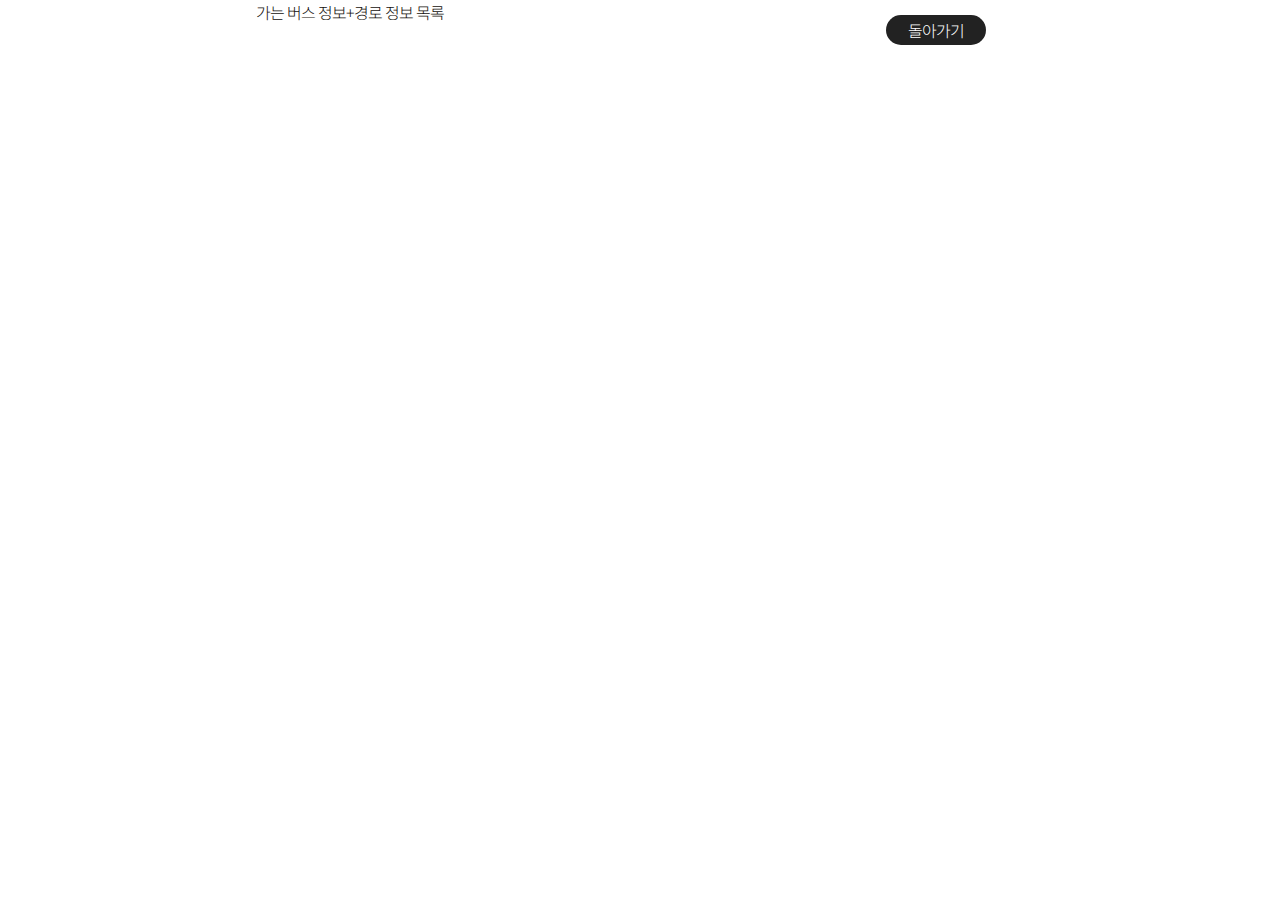
==== html/buslist/buslist.html @ 605c40d6 "230605 1st draft" ====
<!DOCTYPE html>
<html lang="ko">
<head>
    <meta charset="UTF-8">
    <meta name="viewport" content="width=device-width, initial-scale=1.0, maximum-scale=1.0"/>
    <meta name="format-detection" content="telephone=no">
    <title>Document</title>
    <link rel="stylesheet" href="../../css/reset.css" type="text/css">
    <link rel="stylesheet" href="../../css/slick.css" type="text/css">
    <link rel="stylesheet" href="../../css/slick-theme.css" type="text/css">
    <link rel="stylesheet" href="../../css/animate.min.css" type="text/css">

    <script src="../../js/jquery-2.1.3.min.js" type="text/javaScript"></script>
    <script src="../../js/slick.min.js" type="text/javaScript"></script>
</head>
<body>
    <div id="wrap">
        <div class="location">
            <button class="back" onclick="location.href='../search/search.html'">돌아가기</button>
        </div>
        가는 버스 정보+경로 정보 목록
    </div>

    <script src="../../js/slick.1.9.0.min.js" type="text/JavaScript"></script>
	<script src="../../js/slick-animation.min.js" type="text/JavaScript"></script>
	<script src="../../js/main_script.js" type="text/JavaScript"></script>
</body>
</html>
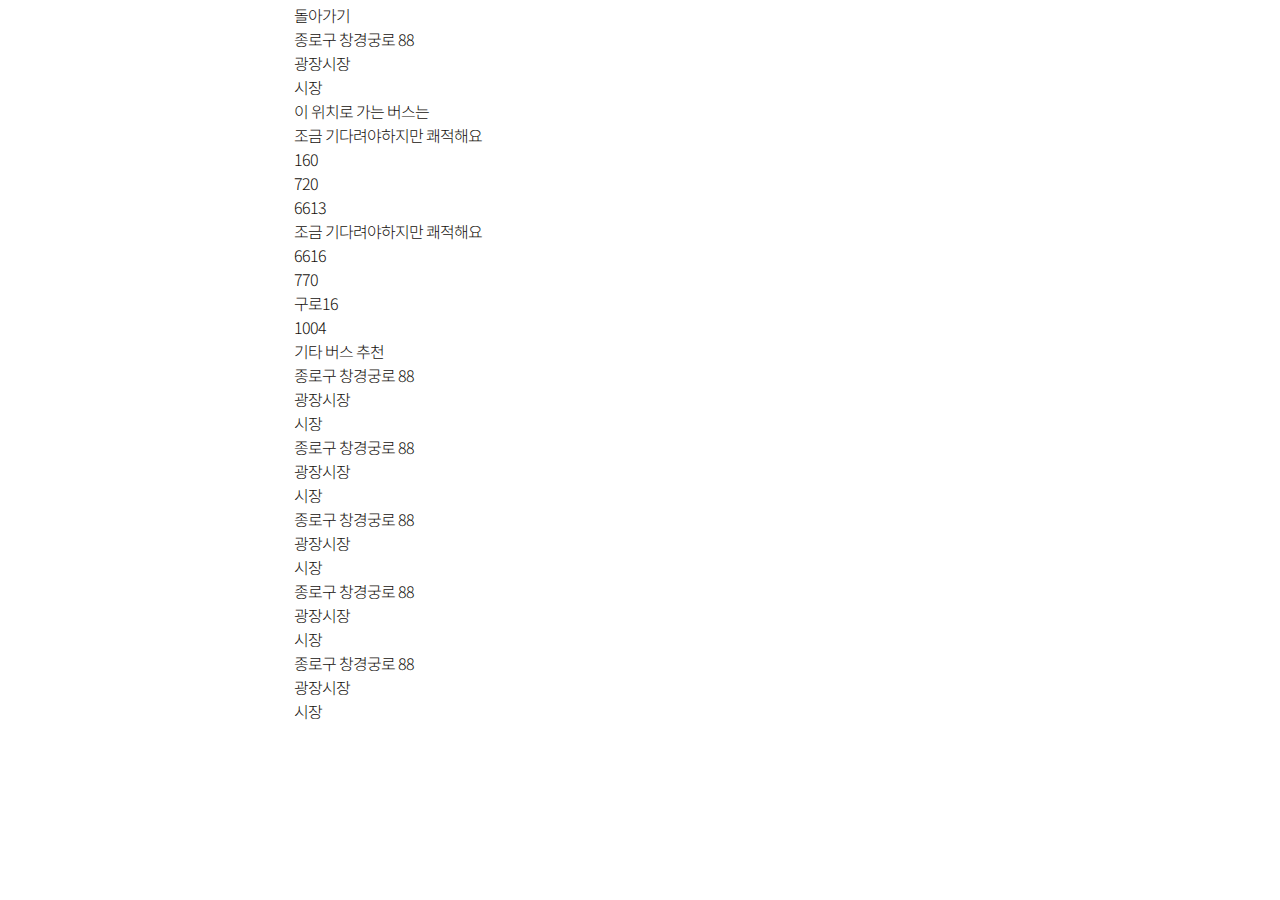
==== commit 75b8bc2d: "230608 supplliment (1) : html 코드 생성" ====
--- a/html/buslist/buslist.html
+++ b/html/buslist/buslist.html
@@ -15,10 +15,68 @@
 </head>
 <body>
     <div id="wrap">
-        <div class="location">
-            <button class="back" onclick="location.href='../search/search.html'">돌아가기</button>
+        <div class="inner">
+            <button class="search_back" onclick="location.href='../search/search.html'">돌아가기</button>
+            <div class="destination_box">
+                <p>종로구 창경궁로 88</p>
+                <p class="name_destination">광장시장</p>
+                <p>시장</p>
+            </div>
+            <div class="list_buses">
+                <h2>이 위치로 가는 버스는</h2>
+                <div class="fast_buses">
+                    <h3>조금 기다려야하지만 쾌적해요</h3>
+                    <div class="fast_bus_list">
+                        <ul>
+                            <li>160</li>
+                            <li>720</li>
+                            <li>6613</li>
+                        </ul>
+                    </div>
+                </div>
+                <div class="comfortable_buses">
+                    <h3>조금 기다려야하지만 쾌적해요</h3>
+                    <div class="comfortable_bus_list">
+                        <ul>
+                            <li>6616</li>
+                            <li>770</li>
+                            <li>구로16</li>
+                            <li>1004</li>
+                        </ul>
+                    </div>
+                </div>
+            </div>
+            <div class="recommend_buses">
+                <h2>기타 버스 추천</h2>
+                <ul>
+                    <li>
+                        <p>종로구 창경궁로 88</p>
+                        <p class="name_r_destination">광장시장</p>
+                        <p>시장</p>
+                    </li>
+                    <li>
+                        <p>종로구 창경궁로 88</p>
+                        <p class="name_r_destination">광장시장</p>
+                        <p>시장</p>
+                    </li>
+                    <li>
+                        <p>종로구 창경궁로 88</p>
+                        <p class="name_r_destination">광장시장</p>
+                        <p>시장</p>
+                    </li>
+                    <li>
+                        <p>종로구 창경궁로 88</p>
+                        <p class="name_r_destination">광장시장</p>
+                        <p>시장</p>
+                    </li>
+                    <li>
+                        <p>종로구 창경궁로 88</p>
+                        <p class="name_r_destination">광장시장</p>
+                        <p>시장</p>
+                    </li>
+                </ul>
+            </div>
         </div>
-        가는 버스 정보+경로 정보 목록
     </div>
 
     <script src="../../js/slick.1.9.0.min.js" type="text/JavaScript"></script>
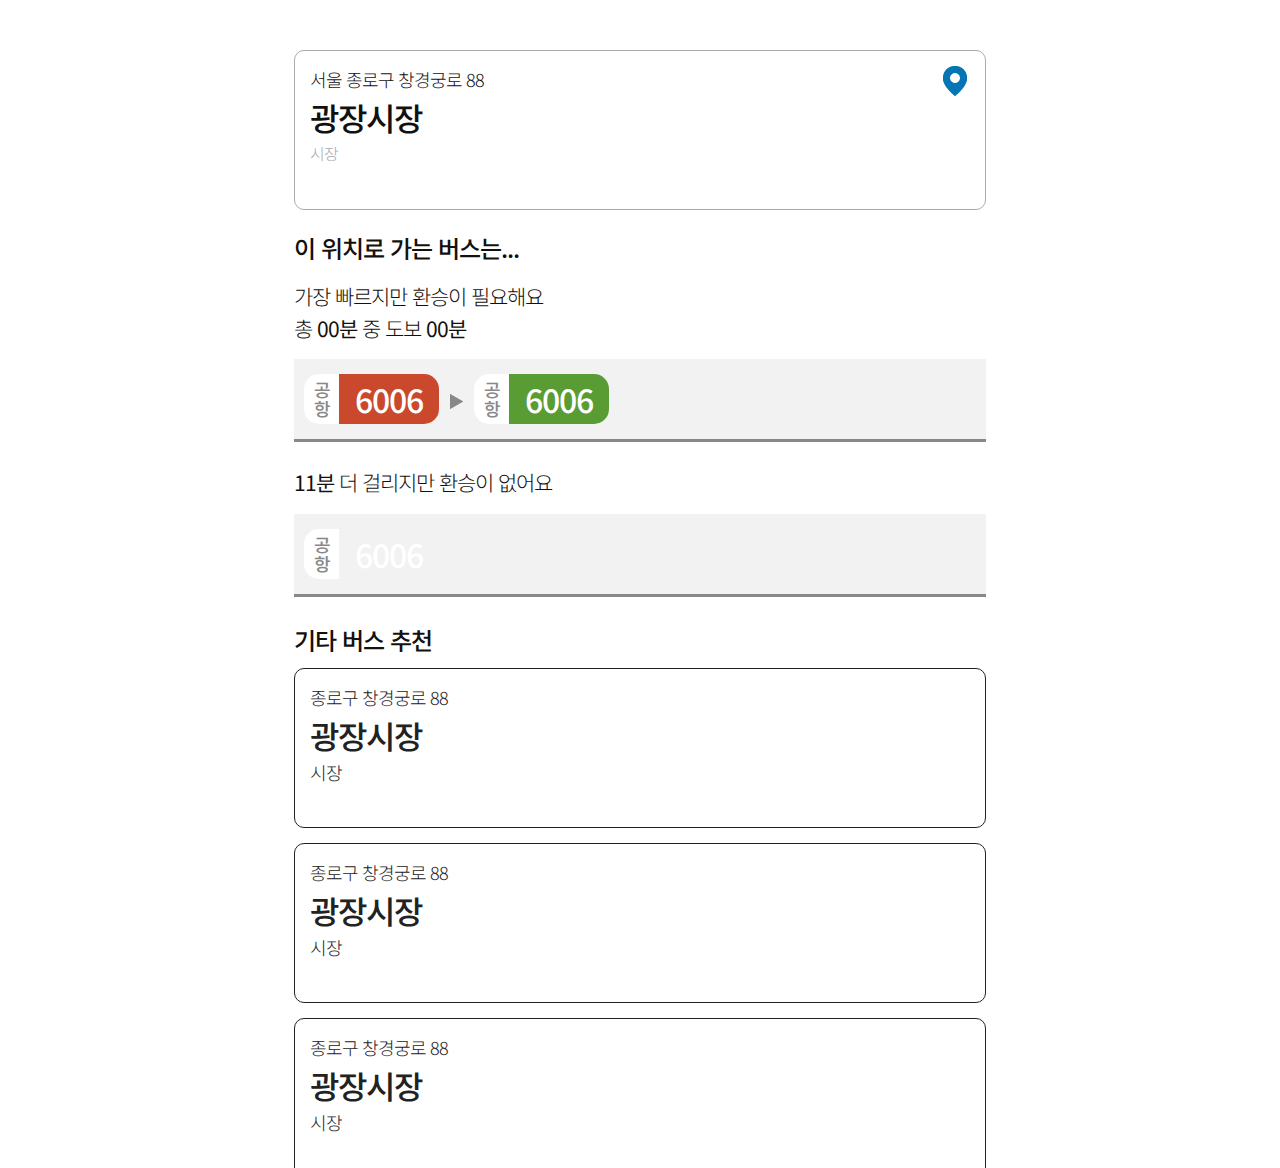
==== commit 98c016c2: "design: 문서 디자인 및 레이아웃 수정 (230621)" ====
--- a/html/buslist/buslist.html
+++ b/html/buslist/buslist.html
@@ -16,33 +16,58 @@
 <body>
     <div id="wrap">
         <div class="inner">
-            <button class="search_back" onclick="location.href='../search/search.html'">돌아가기</button>
-            <div class="destination_box">
-                <p>종로구 창경궁로 88</p>
-                <p class="name_destination">광장시장</p>
-                <p>시장</p>
+            <div class="fixed_destination">
+                <div class="box_fixed_destination">
+                    <p class="fixed_address">서울 종로구 창경궁로 88</p>
+                    <p class="fixed_destination_name">광장시장</p>
+                    <p class="fixed_category">시장</p>
+                    <span class="selected_icon"><img src="../../image/fixed_location_icon.png" alt="선택 아이콘"></span>
+                </div>
             </div>
             <div class="list_buses">
-                <h2>이 위치로 가는 버스는</h2>
-                <div class="fast_buses">
-                    <h3>조금 기다려야하지만 쾌적해요</h3>
-                    <div class="fast_bus_list">
-                        <ul>
-                            <li>160</li>
-                            <li>720</li>
-                            <li>6613</li>
-                        </ul>
+                <h2>이 위치로 가는 버스는...</h2>
+                <div class="faster_buses">
+                    <p>가장 빠르지만 환승이 필요해요</p>
+                    <div class="transfer_information">
+                        <p>총 <b>00분</b> 중 도보 <b>00분</b></p>
+                    </div>
+                    <div class="fast_bus">
+                        <div class="bus_profile_wrap">
+                            <div class="bus_profile">
+                                <div class="bus_category">
+                                    <p>공항</p>
+                                </div>
+                                <div class="bus_number">
+                                    <p>6006</p>
+                                </div>
+                            </div>
+                        </div>
+                        <span><img src="../../image/arrow.png" alt="방향 아이콘"></span>
+                        <div class="bus_profile_wrap">
+                            <div class="bus_profile trasfer_bus">
+                                <div class="bus_category">
+                                    <p>공항</p>
+                                </div>
+                                <div class="bus_number">
+                                    <p>6006</p>
+                                </div>
+                            </div>
+                        </div>
                     </div>
                 </div>
                 <div class="comfortable_buses">
-                    <h3>조금 기다려야하지만 쾌적해요</h3>
-                    <div class="comfortable_bus_list">
-                        <ul>
-                            <li>6616</li>
-                            <li>770</li>
-                            <li>구로16</li>
-                            <li>1004</li>
-                        </ul>
+                    <p><b>11분</b> 더 걸리지만 환승이 없어요</p>
+                    <div class="comfortable_bus">
+                        <div class="bus_profile_wrap">
+                            <div class="bus_profile">
+                                <div class="bus_category">
+                                    <p>공항</p>
+                                </div>
+                                <div class="bus_number">
+                                    <p>6006</p>
+                                </div>
+                            </div>
+                        </div>
                     </div>
                 </div>
             </div>
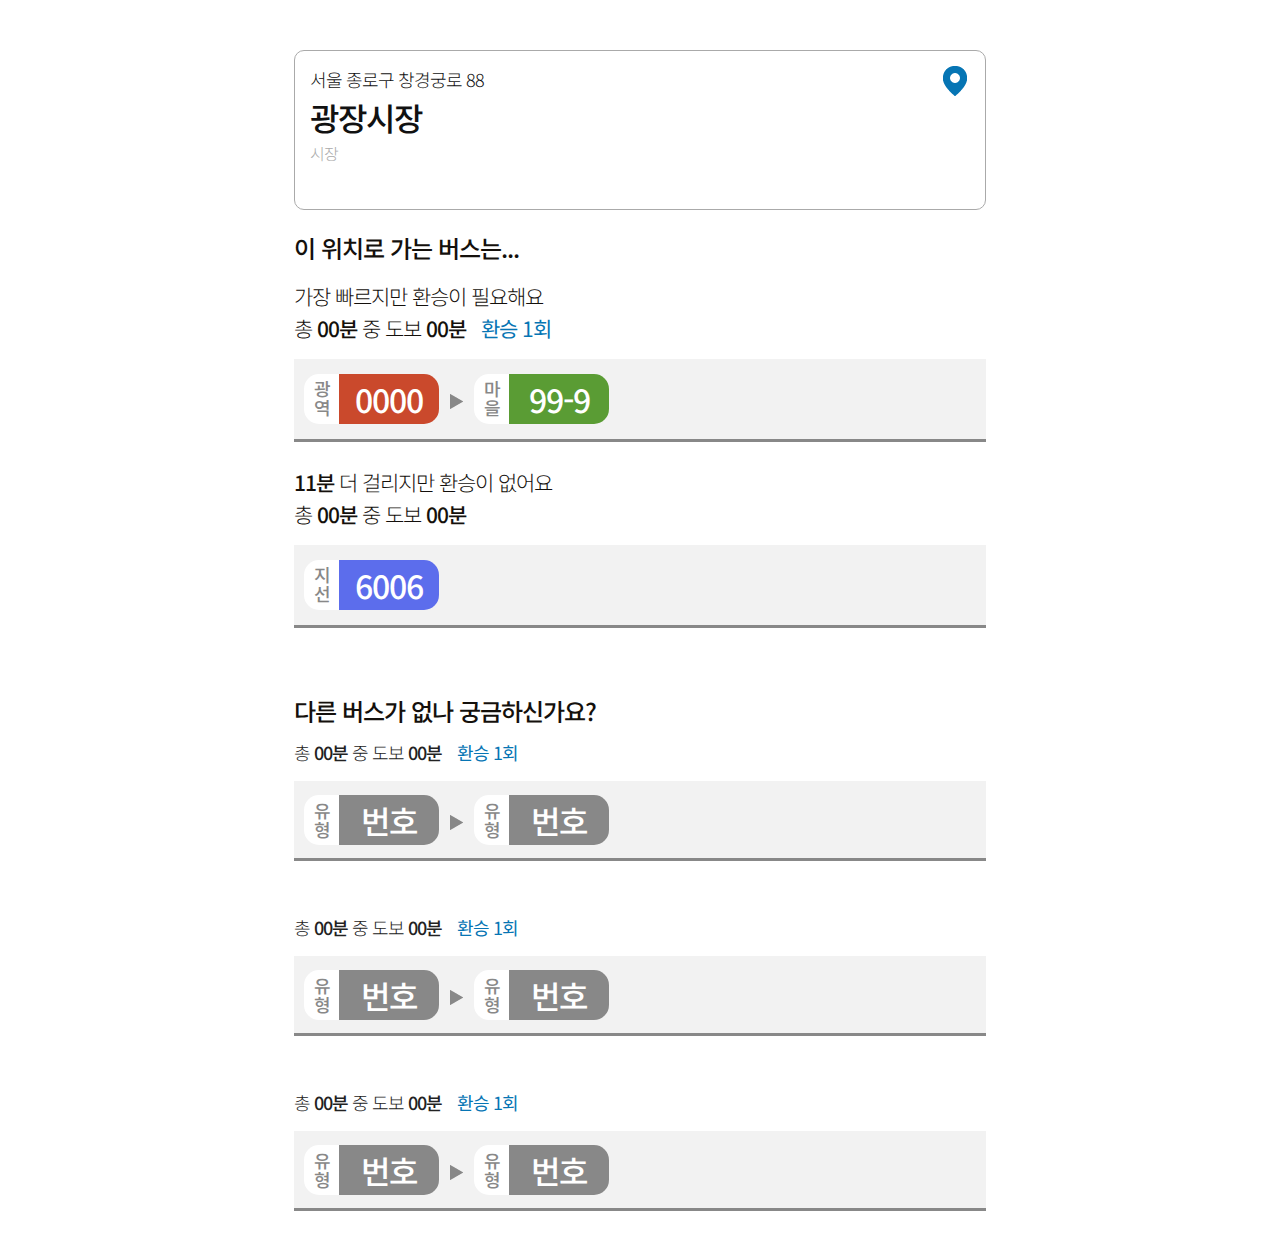
==== commit ca4d510c: "docs: 디자인 변경에 의한 전체 문서 수정 (230622)" ====
--- a/html/buslist/buslist.html
+++ b/html/buslist/buslist.html
@@ -29,16 +29,17 @@
                 <div class="faster_buses">
                     <p>가장 빠르지만 환승이 필요해요</p>
                     <div class="transfer_information">
-                        <p>총 <b>00분</b> 중 도보 <b>00분</b></p>
+                        <p class="total_walking_time">총 <b>00분</b> 중 도보 <b>00분</b></p>
+                        <p class="number_of_transfer">환승 1회</p>
                     </div>
                     <div class="fast_bus">
                         <div class="bus_profile_wrap">
                             <div class="bus_profile">
                                 <div class="bus_category">
-                                    <p>공항</p>
+                                    <p>광역</p>
                                 </div>
                                 <div class="bus_number">
-                                    <p>6006</p>
+                                    <p>0000</p>
                                 </div>
                             </div>
                         </div>
@@ -46,10 +47,10 @@
                         <div class="bus_profile_wrap">
                             <div class="bus_profile trasfer_bus">
                                 <div class="bus_category">
-                                    <p>공항</p>
+                                    <p>마을</p>
                                 </div>
                                 <div class="bus_number">
-                                    <p>6006</p>
+                                    <p>99-9</p>
                                 </div>
                             </div>
                         </div>
@@ -57,11 +58,14 @@
                 </div>
                 <div class="comfortable_buses">
                     <p><b>11분</b> 더 걸리지만 환승이 없어요</p>
+                    <div class="transfer_information">
+                        <p class="total_walking_time">총 <b>00분</b> 중 도보 <b>00분</b></p>
+                    </div>
                     <div class="comfortable_bus">
                         <div class="bus_profile_wrap">
                             <div class="bus_profile">
                                 <div class="bus_category">
-                                    <p>공항</p>
+                                    <p>지선</p>
                                 </div>
                                 <div class="bus_number">
                                     <p>6006</p>
@@ -72,32 +76,152 @@
                 </div>
             </div>
             <div class="recommend_buses">
-                <h2>기타 버스 추천</h2>
+                <h2>다른 버스가 없나 궁금하신가요?</h2>
                 <ul>
                     <li>
-                        <p>종로구 창경궁로 88</p>
-                        <p class="name_r_destination">광장시장</p>
-                        <p>시장</p>
-                    </li>
-                    <li>
-                        <p>종로구 창경궁로 88</p>
-                        <p class="name_r_destination">광장시장</p>
-                        <p>시장</p>
-                    </li>
-                    <li>
-                        <p>종로구 창경궁로 88</p>
-                        <p class="name_r_destination">광장시장</p>
-                        <p>시장</p>
-                    </li>
-                    <li>
-                        <p>종로구 창경궁로 88</p>
-                        <p class="name_r_destination">광장시장</p>
-                        <p>시장</p>
-                    </li>
-                    <li>
-                        <p>종로구 창경궁로 88</p>
-                        <p class="name_r_destination">광장시장</p>
-                        <p>시장</p>
+                        <div class="transfer_information">
+                            <p class="total_walking_time">총 <b>00분</b> 중 도보 <b>00분</b></p>
+                            <p class="number_of_transfer">환승 1회</p>
+                        </div>
+                        <div class="recommend_bus">
+                            <div class="bus_profile_wrap">
+                                <div class="bus_profile">
+                                    <div class="bus_category">
+                                        <p>유형</p>
+                                    </div>
+                                    <div class="bus_number">
+                                        <p>번호</p>
+                                    </div>
+                                </div>
+                            </div>
+                            <span><img src="../../image/arrow.png" alt="방향 아이콘"></span>
+                            <div class="bus_profile_wrap">
+                                <div class="bus_profile trasfer_bus">
+                                    <div class="bus_category">
+                                        <p>유형</p>
+                                    </div>
+                                    <div class="bus_number">
+                                        <p>번호</p>
+                                    </div>
+                                </div>
+                            </div>
+                        </div>
+                    </li>
+                    <li>
+                        <div class="transfer_information">
+                            <p class="total_walking_time">총 <b>00분</b> 중 도보 <b>00분</b></p>
+                            <p class="number_of_transfer">환승 1회</p>
+                        </div>
+                        <div class="recommend_bus">
+                            <div class="bus_profile_wrap">
+                                <div class="bus_profile">
+                                    <div class="bus_category">
+                                        <p>유형</p>
+                                    </div>
+                                    <div class="bus_number">
+                                        <p>번호</p>
+                                    </div>
+                                </div>
+                            </div>
+                            <span><img src="../../image/arrow.png" alt="방향 아이콘"></span>
+                            <div class="bus_profile_wrap">
+                                <div class="bus_profile trasfer_bus">
+                                    <div class="bus_category">
+                                        <p>유형</p>
+                                    </div>
+                                    <div class="bus_number">
+                                        <p>번호</p>
+                                    </div>
+                                </div>
+                            </div>
+                        </div>
+                    </li>
+                    <li>
+                        <div class="transfer_information">
+                            <p class="total_walking_time">총 <b>00분</b> 중 도보 <b>00분</b></p>
+                            <p class="number_of_transfer">환승 1회</p>
+                        </div>
+                        <div class="recommend_bus">
+                            <div class="bus_profile_wrap">
+                                <div class="bus_profile">
+                                    <div class="bus_category">
+                                        <p>유형</p>
+                                    </div>
+                                    <div class="bus_number">
+                                        <p>번호</p>
+                                    </div>
+                                </div>
+                            </div>
+                            <span><img src="../../image/arrow.png" alt="방향 아이콘"></span>
+                            <div class="bus_profile_wrap">
+                                <div class="bus_profile trasfer_bus">
+                                    <div class="bus_category">
+                                        <p>유형</p>
+                                    </div>
+                                    <div class="bus_number">
+                                        <p>번호</p>
+                                    </div>
+                                </div>
+                            </div>
+                        </div>
+                    </li>
+                    <li>
+                        <div class="transfer_information">
+                            <p class="total_walking_time">총 <b>00분</b> 중 도보 <b>00분</b></p>
+                            <p class="number_of_transfer">환승 1회</p>
+                        </div>
+                        <div class="recommend_bus">
+                            <div class="bus_profile_wrap">
+                                <div class="bus_profile">
+                                    <div class="bus_category">
+                                        <p>유형</p>
+                                    </div>
+                                    <div class="bus_number">
+                                        <p>번호</p>
+                                    </div>
+                                </div>
+                            </div>
+                            <span><img src="../../image/arrow.png" alt="방향 아이콘"></span>
+                            <div class="bus_profile_wrap">
+                                <div class="bus_profile trasfer_bus">
+                                    <div class="bus_category">
+                                        <p>유형</p>
+                                    </div>
+                                    <div class="bus_number">
+                                        <p>번호</p>
+                                    </div>
+                                </div>
+                            </div>
+                        </div>
+                    </li>
+                    <li>
+                        <div class="transfer_information">
+                            <p class="total_walking_time">총 <b>00분</b> 중 도보 <b>00분</b></p>
+                            <p class="number_of_transfer">환승 1회</p>
+                        </div>
+                        <div class="recommend_bus">
+                            <div class="bus_profile_wrap">
+                                <div class="bus_profile">
+                                    <div class="bus_category">
+                                        <p>유형</p>
+                                    </div>
+                                    <div class="bus_number">
+                                        <p>번호</p>
+                                    </div>
+                                </div>
+                            </div>
+                            <span><img src="../../image/arrow.png" alt="방향 아이콘"></span>
+                            <div class="bus_profile_wrap">
+                                <div class="bus_profile trasfer_bus">
+                                    <div class="bus_category">
+                                        <p>유형</p>
+                                    </div>
+                                    <div class="bus_number">
+                                        <p>번호</p>
+                                    </div>
+                                </div>
+                            </div>
+                        </div>
                     </li>
                 </ul>
             </div>
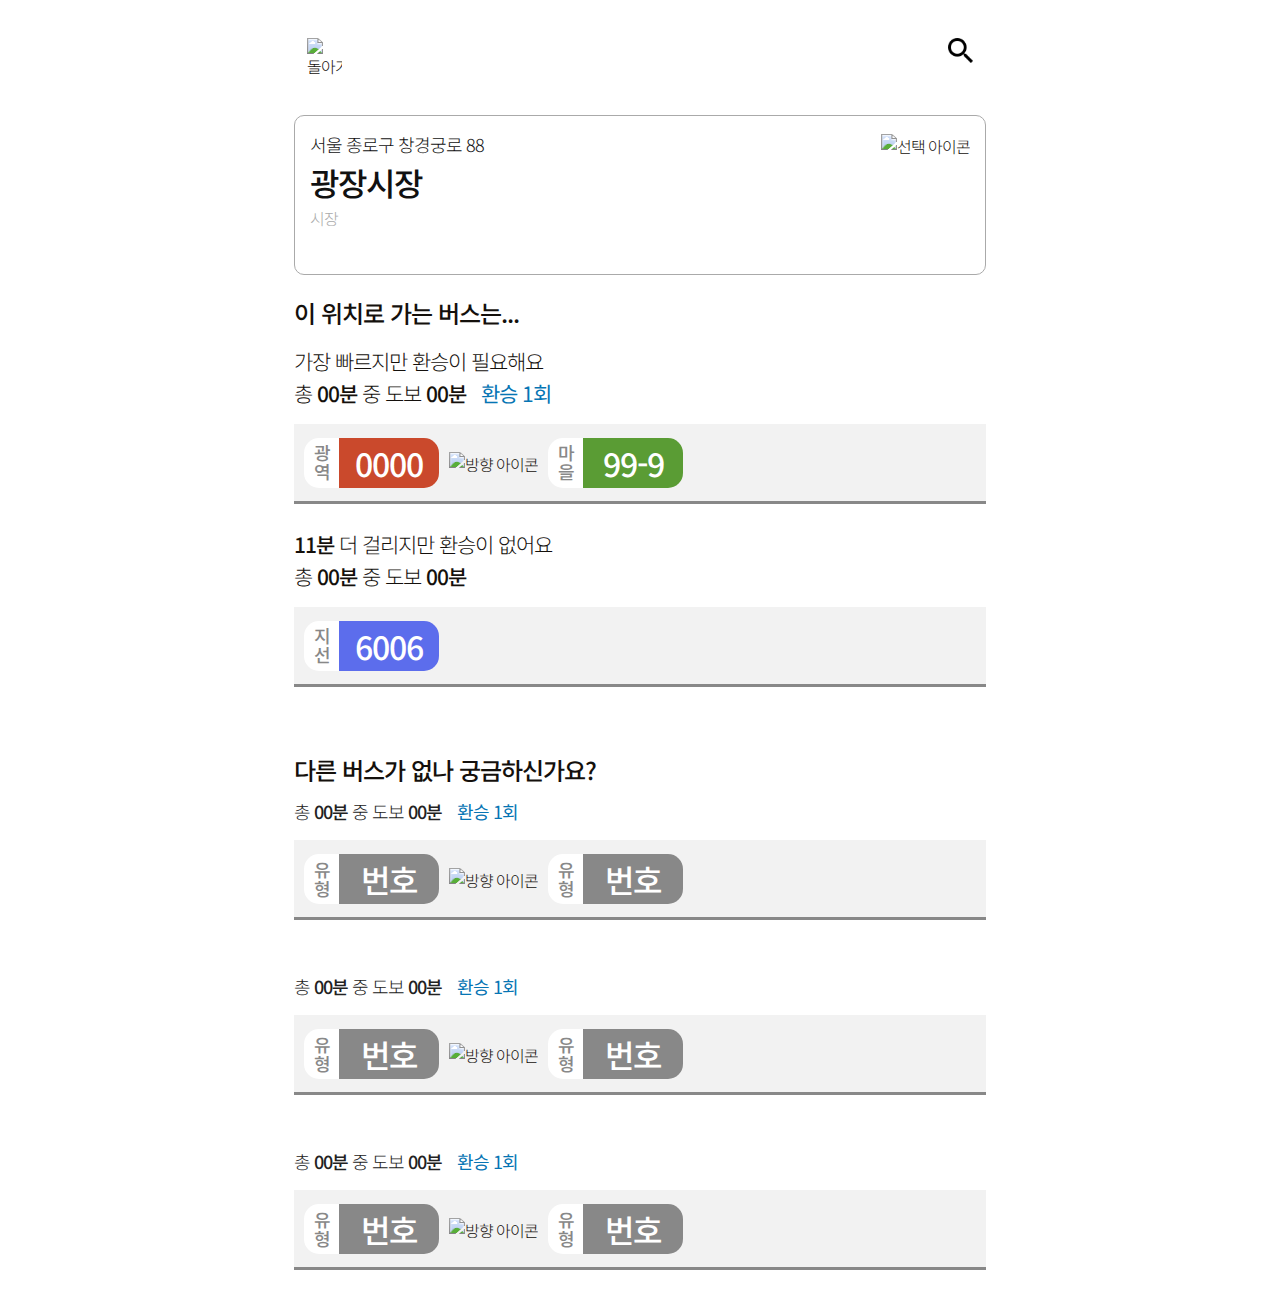
==== commit d276cc79: "feat: 파일 전면 업데이트 (230711)" ====
--- a/html/buslist/buslist.html
+++ b/html/buslist/buslist.html
@@ -15,67 +15,91 @@
 </head>
 <body>
     <div id="wrap">
-        <div class="inner">
-            <div class="fixed_destination">
+        <div class="buslist_contents">
+            <div class="search inner">
+                <span class="homeicon" onclick="location.href='../../index.html'"><img src="../../image/home_icon.png" alt="돌아가기"></span>
+                <span class="searchicon"><img src="../../image/search_icon.png" alt="목적지 검색"></span>
+            </div>
+            <div class="search_overlay">
+                <div class="search_overlay_content inner">
+                    <div class="formtag_area">
+                        <form action="">
+                            <input type="text" id="" name="" maxlength="16" class="form_w100" placeholder="장소를 입력해주세요.">
+                        </form>
+                    </div>
+                    <span class="searchicon"><img src="../../image/search_icon.png" alt="목적지 검색"></span>
+                </div>
+            </div>
+
+            <!--fixed_destination-->
+            <div class="fixed_destination inner">
                 <div class="box_fixed_destination">
                     <p class="fixed_address">서울 종로구 창경궁로 88</p>
                     <p class="fixed_destination_name">광장시장</p>
                     <p class="fixed_category">시장</p>
-                    <span class="selected_icon"><img src="../../image/fixed_location_icon.png" alt="선택 아이콘"></span>
+                    <span class="selected_icon"><img src="../../image/fixed_location_icon.svg" alt="선택 아이콘"></span>
                 </div>
             </div>
-            <div class="list_buses">
-                <h2>이 위치로 가는 버스는...</h2>
-                <div class="faster_buses">
-                    <p>가장 빠르지만 환승이 필요해요</p>
-                    <div class="transfer_information">
-                        <p class="total_walking_time">총 <b>00분</b> 중 도보 <b>00분</b></p>
-                        <p class="number_of_transfer">환승 1회</p>
+            <!--//fixed_destination-->
+
+            <!--list_buses-->
+            <div class="list_buses_wrap inner">
+                <div class="list_buses">
+                    <h2>이 위치로 가는 버스는...</h2>
+                    <div class="faster_buses">
+                        <p>가장 빠르지만 환승이 필요해요</p>
+                        <div class="transfer_information">
+                            <p class="total_walking_time">총 <b>00분</b> 중 도보 <b>00분</b></p>
+                            <p class="number_of_transfer">환승 1회</p>
+                        </div>
+                        <div class="fast_bus">
+                            <div class="bus_profile_wrap">
+                                <div class="bus_profile">
+                                    <div class="bus_category">
+                                        <p>광역</p>
+                                    </div>
+                                    <div class="bus_number">
+                                        <p>0000</p>
+                                    </div>
+                                </div>
+                            </div>
+                            <span><img src="../../image/arrow.svg" alt="방향 아이콘"></span>
+                            <div class="bus_profile_wrap">
+                                <div class="bus_profile trasfer_bus">
+                                    <div class="bus_category">
+                                        <p>마을</p>
+                                    </div>
+                                    <div class="bus_number">
+                                        <p>99-9</p>
+                                    </div>
+                                </div>
+                            </div>
+                        </div>
                     </div>
-                    <div class="fast_bus">
-                        <div class="bus_profile_wrap">
-                            <div class="bus_profile">
-                                <div class="bus_category">
-                                    <p>광역</p>
-                                </div>
-                                <div class="bus_number">
-                                    <p>0000</p>
-                                </div>
-                            </div>
-                        </div>
-                        <span><img src="../../image/arrow.png" alt="방향 아이콘"></span>
-                        <div class="bus_profile_wrap">
-                            <div class="bus_profile trasfer_bus">
-                                <div class="bus_category">
-                                    <p>마을</p>
-                                </div>
-                                <div class="bus_number">
-                                    <p>99-9</p>
+                    <div class="comfortable_buses">
+                        <p><b>11분</b> 더 걸리지만 환승이 없어요</p>
+                        <div class="transfer_information">
+                            <p class="total_walking_time">총 <b>00분</b> 중 도보 <b>00분</b></p>
+                        </div>
+                        <div class="comfortable_bus">
+                            <div class="bus_profile_wrap">
+                                <div class="bus_profile">
+                                    <div class="bus_category">
+                                        <p>지선</p>
+                                    </div>
+                                    <div class="bus_number">
+                                        <p>6006</p>
+                                    </div>
                                 </div>
                             </div>
                         </div>
                     </div>
                 </div>
-                <div class="comfortable_buses">
-                    <p><b>11분</b> 더 걸리지만 환승이 없어요</p>
-                    <div class="transfer_information">
-                        <p class="total_walking_time">총 <b>00분</b> 중 도보 <b>00분</b></p>
-                    </div>
-                    <div class="comfortable_bus">
-                        <div class="bus_profile_wrap">
-                            <div class="bus_profile">
-                                <div class="bus_category">
-                                    <p>지선</p>
-                                </div>
-                                <div class="bus_number">
-                                    <p>6006</p>
-                                </div>
-                            </div>
-                        </div>
-                    </div>
-                </div>
-            </div>
-            <div class="recommend_buses">
+            </div>
+            <!--//list_buses-->
+
+            <!--recommend_buses-->
+            <div class="recommend_buses inner">
                 <h2>다른 버스가 없나 궁금하신가요?</h2>
                 <ul>
                     <li>
@@ -94,123 +118,123 @@
                                     </div>
                                 </div>
                             </div>
-                            <span><img src="../../image/arrow.png" alt="방향 아이콘"></span>
-                            <div class="bus_profile_wrap">
-                                <div class="bus_profile trasfer_bus">
-                                    <div class="bus_category">
-                                        <p>유형</p>
-                                    </div>
-                                    <div class="bus_number">
-                                        <p>번호</p>
-                                    </div>
-                                </div>
-                            </div>
-                        </div>
-                    </li>
-                    <li>
-                        <div class="transfer_information">
-                            <p class="total_walking_time">총 <b>00분</b> 중 도보 <b>00분</b></p>
-                            <p class="number_of_transfer">환승 1회</p>
-                        </div>
-                        <div class="recommend_bus">
-                            <div class="bus_profile_wrap">
-                                <div class="bus_profile">
-                                    <div class="bus_category">
-                                        <p>유형</p>
-                                    </div>
-                                    <div class="bus_number">
-                                        <p>번호</p>
-                                    </div>
-                                </div>
-                            </div>
-                            <span><img src="../../image/arrow.png" alt="방향 아이콘"></span>
-                            <div class="bus_profile_wrap">
-                                <div class="bus_profile trasfer_bus">
-                                    <div class="bus_category">
-                                        <p>유형</p>
-                                    </div>
-                                    <div class="bus_number">
-                                        <p>번호</p>
-                                    </div>
-                                </div>
-                            </div>
-                        </div>
-                    </li>
-                    <li>
-                        <div class="transfer_information">
-                            <p class="total_walking_time">총 <b>00분</b> 중 도보 <b>00분</b></p>
-                            <p class="number_of_transfer">환승 1회</p>
-                        </div>
-                        <div class="recommend_bus">
-                            <div class="bus_profile_wrap">
-                                <div class="bus_profile">
-                                    <div class="bus_category">
-                                        <p>유형</p>
-                                    </div>
-                                    <div class="bus_number">
-                                        <p>번호</p>
-                                    </div>
-                                </div>
-                            </div>
-                            <span><img src="../../image/arrow.png" alt="방향 아이콘"></span>
-                            <div class="bus_profile_wrap">
-                                <div class="bus_profile trasfer_bus">
-                                    <div class="bus_category">
-                                        <p>유형</p>
-                                    </div>
-                                    <div class="bus_number">
-                                        <p>번호</p>
-                                    </div>
-                                </div>
-                            </div>
-                        </div>
-                    </li>
-                    <li>
-                        <div class="transfer_information">
-                            <p class="total_walking_time">총 <b>00분</b> 중 도보 <b>00분</b></p>
-                            <p class="number_of_transfer">환승 1회</p>
-                        </div>
-                        <div class="recommend_bus">
-                            <div class="bus_profile_wrap">
-                                <div class="bus_profile">
-                                    <div class="bus_category">
-                                        <p>유형</p>
-                                    </div>
-                                    <div class="bus_number">
-                                        <p>번호</p>
-                                    </div>
-                                </div>
-                            </div>
-                            <span><img src="../../image/arrow.png" alt="방향 아이콘"></span>
-                            <div class="bus_profile_wrap">
-                                <div class="bus_profile trasfer_bus">
-                                    <div class="bus_category">
-                                        <p>유형</p>
-                                    </div>
-                                    <div class="bus_number">
-                                        <p>번호</p>
-                                    </div>
-                                </div>
-                            </div>
-                        </div>
-                    </li>
-                    <li>
-                        <div class="transfer_information">
-                            <p class="total_walking_time">총 <b>00분</b> 중 도보 <b>00분</b></p>
-                            <p class="number_of_transfer">환승 1회</p>
-                        </div>
-                        <div class="recommend_bus">
-                            <div class="bus_profile_wrap">
-                                <div class="bus_profile">
-                                    <div class="bus_category">
-                                        <p>유형</p>
-                                    </div>
-                                    <div class="bus_number">
-                                        <p>번호</p>
-                                    </div>
-                                </div>
-                            </div>
-                            <span><img src="../../image/arrow.png" alt="방향 아이콘"></span>
+                            <span><img src="../../image/arrow.svg" alt="방향 아이콘"></span>
+                            <div class="bus_profile_wrap">
+                                <div class="bus_profile trasfer_bus">
+                                    <div class="bus_category">
+                                        <p>유형</p>
+                                    </div>
+                                    <div class="bus_number">
+                                        <p>번호</p>
+                                    </div>
+                                </div>
+                            </div>
+                        </div>
+                    </li>
+                    <li>
+                        <div class="transfer_information">
+                            <p class="total_walking_time">총 <b>00분</b> 중 도보 <b>00분</b></p>
+                            <p class="number_of_transfer">환승 1회</p>
+                        </div>
+                        <div class="recommend_bus">
+                            <div class="bus_profile_wrap">
+                                <div class="bus_profile">
+                                    <div class="bus_category">
+                                        <p>유형</p>
+                                    </div>
+                                    <div class="bus_number">
+                                        <p>번호</p>
+                                    </div>
+                                </div>
+                            </div>
+                            <span><img src="../../image/arrow.svg" alt="방향 아이콘"></span>
+                            <div class="bus_profile_wrap">
+                                <div class="bus_profile trasfer_bus">
+                                    <div class="bus_category">
+                                        <p>유형</p>
+                                    </div>
+                                    <div class="bus_number">
+                                        <p>번호</p>
+                                    </div>
+                                </div>
+                            </div>
+                        </div>
+                    </li>
+                    <li>
+                        <div class="transfer_information">
+                            <p class="total_walking_time">총 <b>00분</b> 중 도보 <b>00분</b></p>
+                            <p class="number_of_transfer">환승 1회</p>
+                        </div>
+                        <div class="recommend_bus">
+                            <div class="bus_profile_wrap">
+                                <div class="bus_profile">
+                                    <div class="bus_category">
+                                        <p>유형</p>
+                                    </div>
+                                    <div class="bus_number">
+                                        <p>번호</p>
+                                    </div>
+                                </div>
+                            </div>
+                            <span><img src="../../image/arrow.svg" alt="방향 아이콘"></span>
+                            <div class="bus_profile_wrap">
+                                <div class="bus_profile trasfer_bus">
+                                    <div class="bus_category">
+                                        <p>유형</p>
+                                    </div>
+                                    <div class="bus_number">
+                                        <p>번호</p>
+                                    </div>
+                                </div>
+                            </div>
+                        </div>
+                    </li>
+                    <li>
+                        <div class="transfer_information">
+                            <p class="total_walking_time">총 <b>00분</b> 중 도보 <b>00분</b></p>
+                            <p class="number_of_transfer">환승 1회</p>
+                        </div>
+                        <div class="recommend_bus">
+                            <div class="bus_profile_wrap">
+                                <div class="bus_profile">
+                                    <div class="bus_category">
+                                        <p>유형</p>
+                                    </div>
+                                    <div class="bus_number">
+                                        <p>번호</p>
+                                    </div>
+                                </div>
+                            </div>
+                            <span><img src="../../image/arrow.svg" alt="방향 아이콘"></span>
+                            <div class="bus_profile_wrap">
+                                <div class="bus_profile trasfer_bus">
+                                    <div class="bus_category">
+                                        <p>유형</p>
+                                    </div>
+                                    <div class="bus_number">
+                                        <p>번호</p>
+                                    </div>
+                                </div>
+                            </div>
+                        </div>
+                    </li>
+                    <li>
+                        <div class="transfer_information">
+                            <p class="total_walking_time">총 <b>00분</b> 중 도보 <b>00분</b></p>
+                            <p class="number_of_transfer">환승 1회</p>
+                        </div>
+                        <div class="recommend_bus">
+                            <div class="bus_profile_wrap">
+                                <div class="bus_profile">
+                                    <div class="bus_category">
+                                        <p>유형</p>
+                                    </div>
+                                    <div class="bus_number">
+                                        <p>번호</p>
+                                    </div>
+                                </div>
+                            </div>
+                            <span><img src="../../image/arrow.svg" alt="방향 아이콘"></span>
                             <div class="bus_profile_wrap">
                                 <div class="bus_profile trasfer_bus">
                                     <div class="bus_category">
@@ -225,6 +249,7 @@
                     </li>
                 </ul>
             </div>
+            <!--//recommend_buses-->
         </div>
     </div>
 
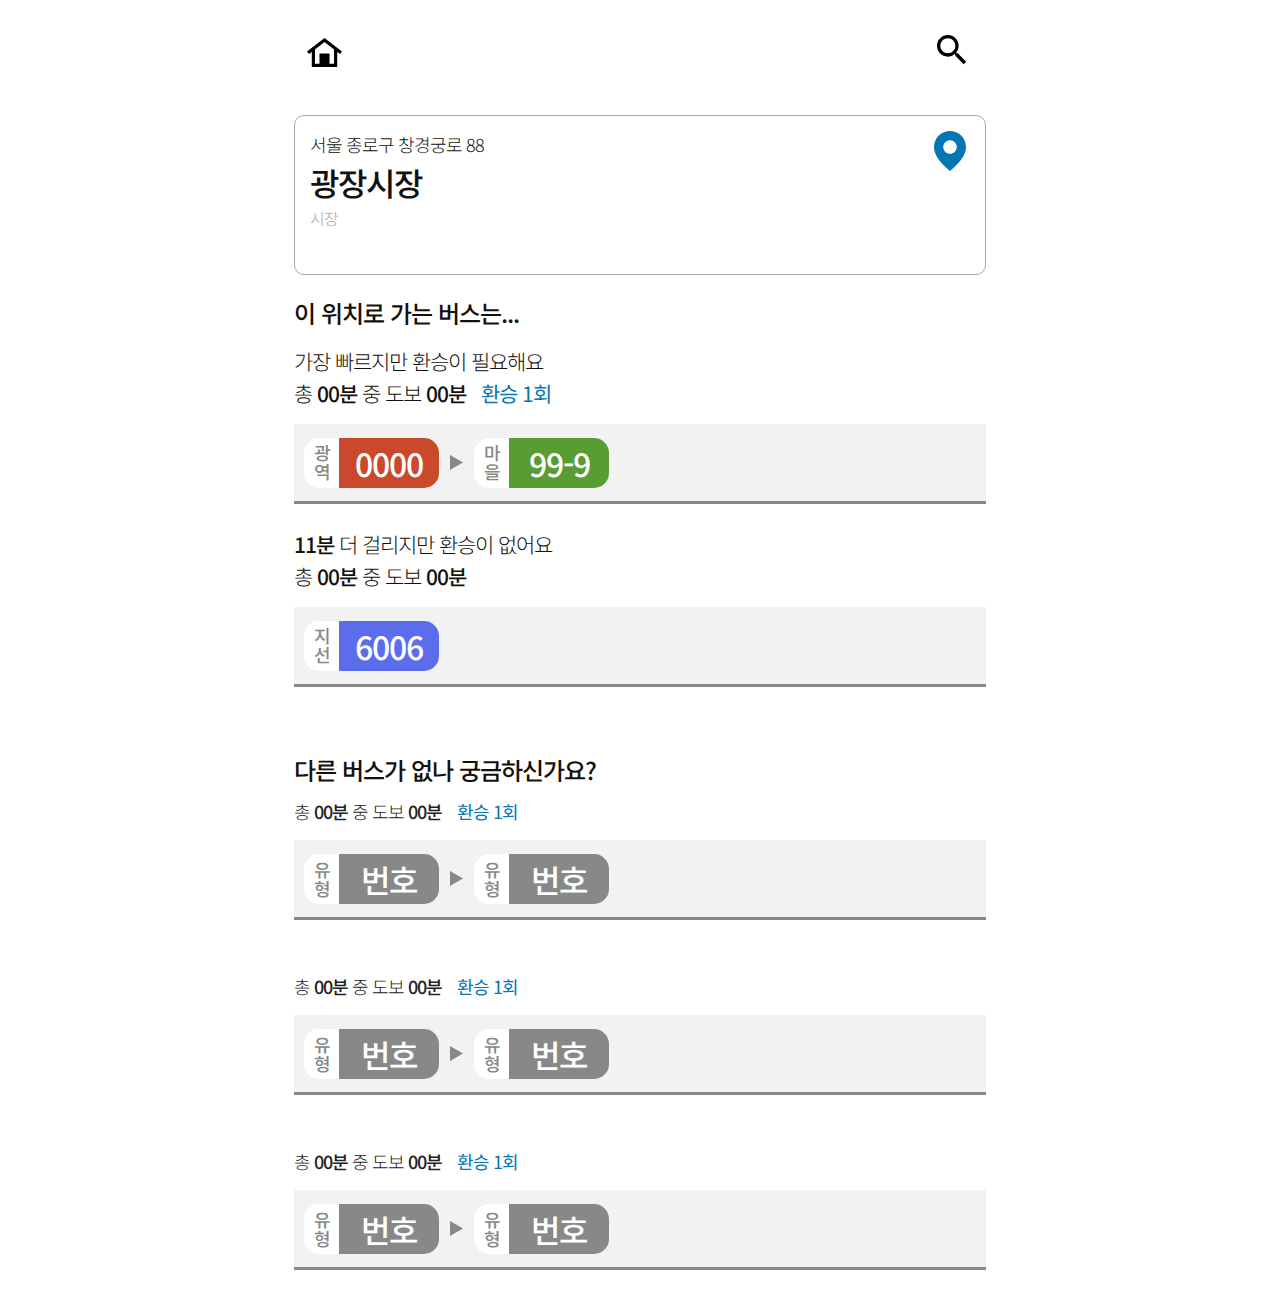
==== commit 432f5dc6: "docs: svg 적용을 위한 문서 수정 (230712)" ====
--- a/html/buslist/buslist.html
+++ b/html/buslist/buslist.html
@@ -17,8 +17,8 @@
     <div id="wrap">
         <div class="buslist_contents">
             <div class="search inner">
-                <span class="homeicon" onclick="location.href='../../index.html'"><img src="../../image/home_icon.png" alt="돌아가기"></span>
-                <span class="searchicon"><img src="../../image/search_icon.png" alt="목적지 검색"></span>
+                <span class="homeicon" onclick="location.href='../../index.html'"></span>
+                <span class="searchicon"><img src="../../image/search_icon.svg" alt="목적지 검색"></span>
             </div>
             <div class="search_overlay">
                 <div class="search_overlay_content inner">
@@ -27,7 +27,7 @@
                             <input type="text" id="" name="" maxlength="16" class="form_w100" placeholder="장소를 입력해주세요.">
                         </form>
                     </div>
-                    <span class="searchicon"><img src="../../image/search_icon.png" alt="목적지 검색"></span>
+                    <span class="searchicon"><img src="../../image/search_icon.svg" alt="목적지 검색"></span>
                 </div>
             </div>
 
@@ -37,7 +37,9 @@
                     <p class="fixed_address">서울 종로구 창경궁로 88</p>
                     <p class="fixed_destination_name">광장시장</p>
                     <p class="fixed_category">시장</p>
-                    <span class="selected_icon"><img src="../../image/fixed_location_icon.svg" alt="선택 아이콘"></span>
+                    <span class="selected_icon">
+                        <object data="../../image/fixed_location_icon.svg" alt="선택 아이콘" width="40px" height="40px"></object>
+                    </span>
                 </div>
             </div>
             <!--//fixed_destination-->
@@ -63,7 +65,9 @@
                                     </div>
                                 </div>
                             </div>
-                            <span><img src="../../image/arrow.svg" alt="방향 아이콘"></span>
+                            <span>
+                                <object data="../../image/arrow.svg" alt="방향 아이콘" width="15px" height="15px"></object>
+                            </span>
                             <div class="bus_profile_wrap">
                                 <div class="bus_profile trasfer_bus">
                                     <div class="bus_category">
@@ -118,123 +122,133 @@
                                     </div>
                                 </div>
                             </div>
-                            <span><img src="../../image/arrow.svg" alt="방향 아이콘"></span>
-                            <div class="bus_profile_wrap">
-                                <div class="bus_profile trasfer_bus">
-                                    <div class="bus_category">
-                                        <p>유형</p>
-                                    </div>
-                                    <div class="bus_number">
-                                        <p>번호</p>
-                                    </div>
-                                </div>
-                            </div>
-                        </div>
-                    </li>
-                    <li>
-                        <div class="transfer_information">
-                            <p class="total_walking_time">총 <b>00분</b> 중 도보 <b>00분</b></p>
-                            <p class="number_of_transfer">환승 1회</p>
-                        </div>
-                        <div class="recommend_bus">
-                            <div class="bus_profile_wrap">
-                                <div class="bus_profile">
-                                    <div class="bus_category">
-                                        <p>유형</p>
-                                    </div>
-                                    <div class="bus_number">
-                                        <p>번호</p>
-                                    </div>
-                                </div>
-                            </div>
-                            <span><img src="../../image/arrow.svg" alt="방향 아이콘"></span>
-                            <div class="bus_profile_wrap">
-                                <div class="bus_profile trasfer_bus">
-                                    <div class="bus_category">
-                                        <p>유형</p>
-                                    </div>
-                                    <div class="bus_number">
-                                        <p>번호</p>
-                                    </div>
-                                </div>
-                            </div>
-                        </div>
-                    </li>
-                    <li>
-                        <div class="transfer_information">
-                            <p class="total_walking_time">총 <b>00분</b> 중 도보 <b>00분</b></p>
-                            <p class="number_of_transfer">환승 1회</p>
-                        </div>
-                        <div class="recommend_bus">
-                            <div class="bus_profile_wrap">
-                                <div class="bus_profile">
-                                    <div class="bus_category">
-                                        <p>유형</p>
-                                    </div>
-                                    <div class="bus_number">
-                                        <p>번호</p>
-                                    </div>
-                                </div>
-                            </div>
-                            <span><img src="../../image/arrow.svg" alt="방향 아이콘"></span>
-                            <div class="bus_profile_wrap">
-                                <div class="bus_profile trasfer_bus">
-                                    <div class="bus_category">
-                                        <p>유형</p>
-                                    </div>
-                                    <div class="bus_number">
-                                        <p>번호</p>
-                                    </div>
-                                </div>
-                            </div>
-                        </div>
-                    </li>
-                    <li>
-                        <div class="transfer_information">
-                            <p class="total_walking_time">총 <b>00분</b> 중 도보 <b>00분</b></p>
-                            <p class="number_of_transfer">환승 1회</p>
-                        </div>
-                        <div class="recommend_bus">
-                            <div class="bus_profile_wrap">
-                                <div class="bus_profile">
-                                    <div class="bus_category">
-                                        <p>유형</p>
-                                    </div>
-                                    <div class="bus_number">
-                                        <p>번호</p>
-                                    </div>
-                                </div>
-                            </div>
-                            <span><img src="../../image/arrow.svg" alt="방향 아이콘"></span>
-                            <div class="bus_profile_wrap">
-                                <div class="bus_profile trasfer_bus">
-                                    <div class="bus_category">
-                                        <p>유형</p>
-                                    </div>
-                                    <div class="bus_number">
-                                        <p>번호</p>
-                                    </div>
-                                </div>
-                            </div>
-                        </div>
-                    </li>
-                    <li>
-                        <div class="transfer_information">
-                            <p class="total_walking_time">총 <b>00분</b> 중 도보 <b>00분</b></p>
-                            <p class="number_of_transfer">환승 1회</p>
-                        </div>
-                        <div class="recommend_bus">
-                            <div class="bus_profile_wrap">
-                                <div class="bus_profile">
-                                    <div class="bus_category">
-                                        <p>유형</p>
-                                    </div>
-                                    <div class="bus_number">
-                                        <p>번호</p>
-                                    </div>
-                                </div>
-                            </div>
-                            <span><img src="../../image/arrow.svg" alt="방향 아이콘"></span>
+                            <span>
+                                <object data="../../image/arrow.svg" alt="방향 아이콘" width="15px" height="15px"></object>
+                            </span>
+                            <div class="bus_profile_wrap">
+                                <div class="bus_profile trasfer_bus">
+                                    <div class="bus_category">
+                                        <p>유형</p>
+                                    </div>
+                                    <div class="bus_number">
+                                        <p>번호</p>
+                                    </div>
+                                </div>
+                            </div>
+                        </div>
+                    </li>
+                    <li>
+                        <div class="transfer_information">
+                            <p class="total_walking_time">총 <b>00분</b> 중 도보 <b>00분</b></p>
+                            <p class="number_of_transfer">환승 1회</p>
+                        </div>
+                        <div class="recommend_bus">
+                            <div class="bus_profile_wrap">
+                                <div class="bus_profile">
+                                    <div class="bus_category">
+                                        <p>유형</p>
+                                    </div>
+                                    <div class="bus_number">
+                                        <p>번호</p>
+                                    </div>
+                                </div>
+                            </div>
+                            <span>
+                                <object data="../../image/arrow.svg" alt="방향 아이콘" width="15px" height="15px"></object>
+                            </span>
+                            <div class="bus_profile_wrap">
+                                <div class="bus_profile trasfer_bus">
+                                    <div class="bus_category">
+                                        <p>유형</p>
+                                    </div>
+                                    <div class="bus_number">
+                                        <p>번호</p>
+                                    </div>
+                                </div>
+                            </div>
+                        </div>
+                    </li>
+                    <li>
+                        <div class="transfer_information">
+                            <p class="total_walking_time">총 <b>00분</b> 중 도보 <b>00분</b></p>
+                            <p class="number_of_transfer">환승 1회</p>
+                        </div>
+                        <div class="recommend_bus">
+                            <div class="bus_profile_wrap">
+                                <div class="bus_profile">
+                                    <div class="bus_category">
+                                        <p>유형</p>
+                                    </div>
+                                    <div class="bus_number">
+                                        <p>번호</p>
+                                    </div>
+                                </div>
+                            </div>
+                            <span>
+                                <object data="../../image/arrow.svg" alt="방향 아이콘" width="15px" height="15px"></object>
+                            </span>
+                            <div class="bus_profile_wrap">
+                                <div class="bus_profile trasfer_bus">
+                                    <div class="bus_category">
+                                        <p>유형</p>
+                                    </div>
+                                    <div class="bus_number">
+                                        <p>번호</p>
+                                    </div>
+                                </div>
+                            </div>
+                        </div>
+                    </li>
+                    <li>
+                        <div class="transfer_information">
+                            <p class="total_walking_time">총 <b>00분</b> 중 도보 <b>00분</b></p>
+                            <p class="number_of_transfer">환승 1회</p>
+                        </div>
+                        <div class="recommend_bus">
+                            <div class="bus_profile_wrap">
+                                <div class="bus_profile">
+                                    <div class="bus_category">
+                                        <p>유형</p>
+                                    </div>
+                                    <div class="bus_number">
+                                        <p>번호</p>
+                                    </div>
+                                </div>
+                            </div>
+                            <span>
+                                <object data="../../image/arrow.svg" alt="방향 아이콘" width="15px" height="15px"></object>
+                            </span>
+                            <div class="bus_profile_wrap">
+                                <div class="bus_profile trasfer_bus">
+                                    <div class="bus_category">
+                                        <p>유형</p>
+                                    </div>
+                                    <div class="bus_number">
+                                        <p>번호</p>
+                                    </div>
+                                </div>
+                            </div>
+                        </div>
+                    </li>
+                    <li>
+                        <div class="transfer_information">
+                            <p class="total_walking_time">총 <b>00분</b> 중 도보 <b>00분</b></p>
+                            <p class="number_of_transfer">환승 1회</p>
+                        </div>
+                        <div class="recommend_bus">
+                            <div class="bus_profile_wrap">
+                                <div class="bus_profile">
+                                    <div class="bus_category">
+                                        <p>유형</p>
+                                    </div>
+                                    <div class="bus_number">
+                                        <p>번호</p>
+                                    </div>
+                                </div>
+                            </div>
+                            <span>
+                                <object data="../../image/arrow.svg" alt="방향 아이콘" width="15px" height="15px"></object>
+                            </span>
                             <div class="bus_profile_wrap">
                                 <div class="bus_profile trasfer_bus">
                                     <div class="bus_category">
